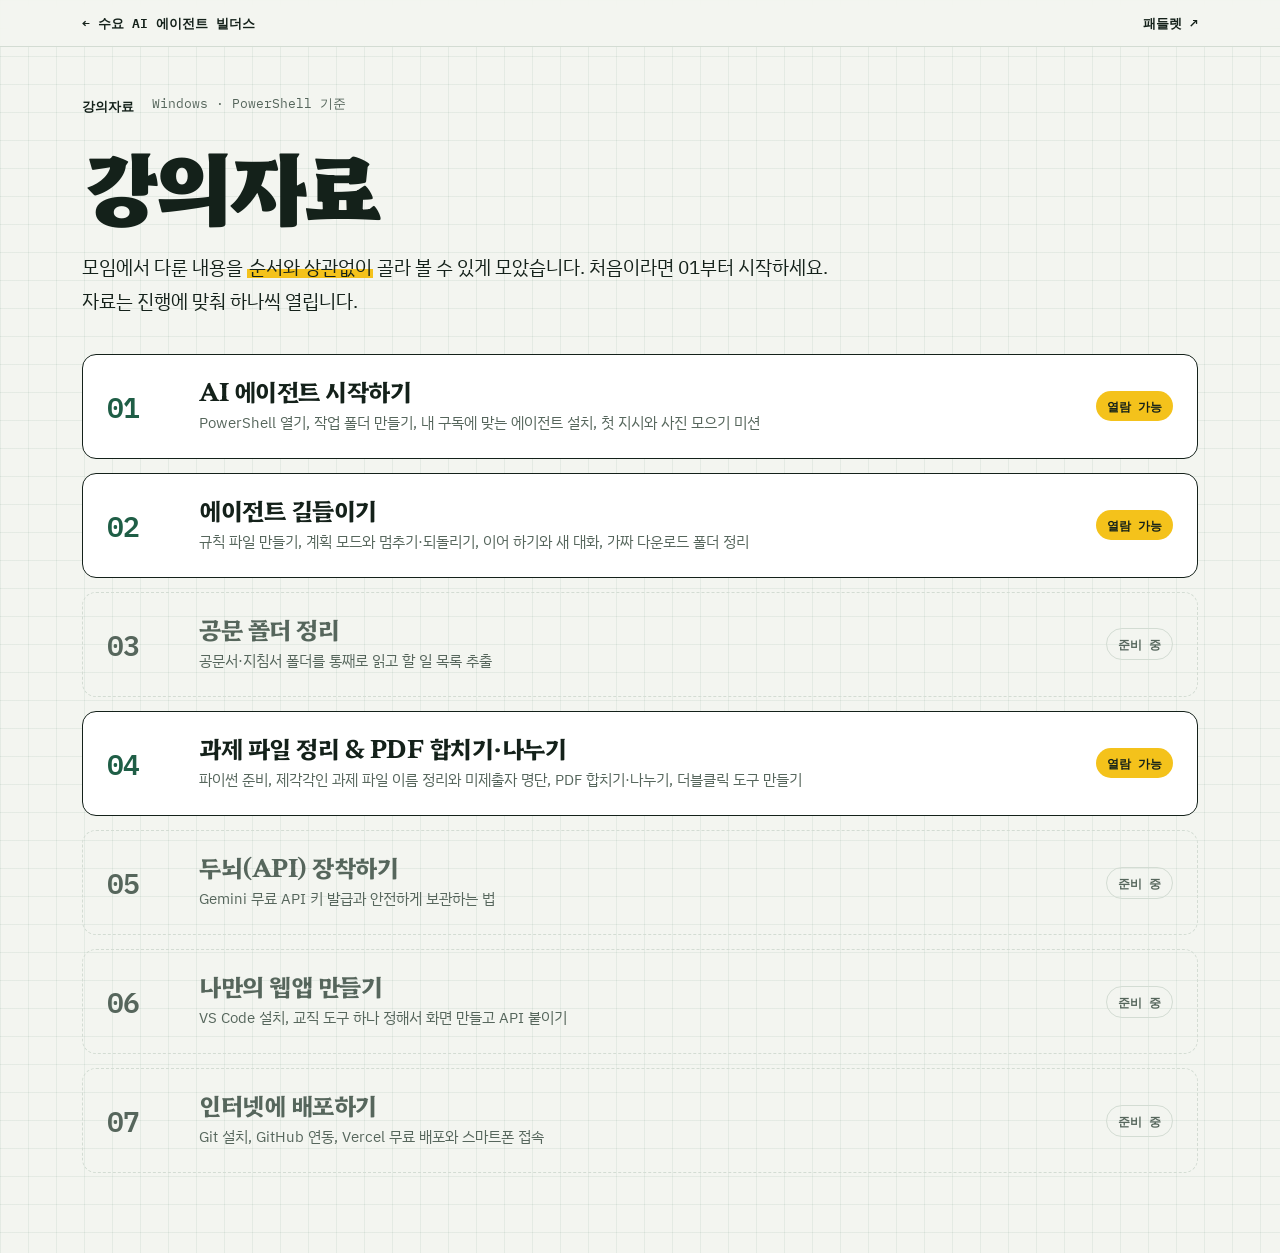
==== lessons/index.html @ 50ff8583 "Add lesson 02: taming the agent Rules file, plan mode, stop/rewind, resume/new chat, practiced on a " ====
<!doctype html>
<html lang="ko">
<head>
<meta charset="utf-8">
<meta name="viewport" content="width=device-width, initial-scale=1, viewport-fit=cover">
<title>강의자료 | 수요 AI 에이전트 빌더스</title>
<meta name="description" content="수요 AI 에이전트 빌더스 강의자료 모음. 진행 순서와 상관없이 필요한 자료를 골라 따라 할 수 있습니다.">
<meta property="og:title" content="강의자료 | 수요 AI 에이전트 빌더스">
<meta property="og:description" content="CLI AI 에이전트 설치부터 웹앱 배포까지, 따라 하기용 강의자료 모음.">
<link rel="preconnect" href="https://fonts.googleapis.com">
<link rel="preconnect" href="https://fonts.gstatic.com" crossorigin>
<link rel="stylesheet" href="https://fonts.googleapis.com/css2?family=Hahmlet:wght@500;700;900&family=IBM+Plex+Sans+KR:wght@400;500;700&family=IBM+Plex+Mono:wght@400;500;600&display=swap">
<link rel="stylesheet" href="../assets/lesson.css">
</head>
<body>

<header class="top">
  <div class="wrap">
    <a class="home" href="../">← 수요 AI 에이전트 빌더스</a>
    <a class="home" href="https://padlet.com/strads/ai-cj29920iztskd4vm" target="_blank" rel="noopener">패들렛 ↗</a>
  </div>
</header>

<div class="wrap">
  <section class="lesson-hero">
    <div class="meta"><span><b>강의자료</b></span><span>Windows · PowerShell 기준</span></div>
    <h1>강의자료</h1>
    <p class="goal">모임에서 다룬 내용을 <span class="mark">순서와 상관없이</span> 골라 볼 수 있게 모았습니다. 처음이라면 01부터 시작하세요. 자료는 진행에 맞춰 하나씩 열립니다.</p>
  </section>

  <div class="lib">
    <a href="01.html">
      <span class="no">01</span>
      <div><h2>AI 에이전트 시작하기</h2><p>PowerShell 열기, 작업 폴더 만들기, 내 구독에 맞는 에이전트 설치, 첫 지시와 사진 모으기 미션</p></div>
      <span class="st">열람 가능</span>
    </a>
    <a href="02.html">
      <span class="no">02</span>
      <div><h2>에이전트 길들이기</h2><p>규칙 파일 만들기, 계획 모드와 멈추기·되돌리기, 이어 하기와 새 대화, 가짜 다운로드 폴더 정리</p></div>
      <span class="st">열람 가능</span>
    </a>
    <div class="item"><span class="no">03</span><div><h2>공문 폴더 정리</h2><p>공문서·지침서 폴더를 통째로 읽고 할 일 목록 추출</p></div><span class="st">준비 중</span></div>
    <a href="04.html">
      <span class="no">04</span>
      <div><h2>과제 파일 정리 &amp; PDF 합치기·나누기</h2><p>파이썬 준비, 제각각인 과제 파일 이름 정리와 미제출자 명단, PDF 합치기·나누기, 더블클릭 도구 만들기</p></div>
      <span class="st">열람 가능</span>
    </a>
    <div class="item"><span class="no">05</span><div><h2>두뇌(API) 장착하기</h2><p>Gemini 무료 API 키 발급과 안전하게 보관하는 법</p></div><span class="st">준비 중</span></div>
    <div class="item"><span class="no">06</span><div><h2>나만의 웹앱 만들기</h2><p>VS Code 설치, 교직 도구 하나 정해서 화면 만들고 API 붙이기</p></div><span class="st">준비 중</span></div>
    <div class="item"><span class="no">07</span><div><h2>인터넷에 배포하기</h2><p>Git 설치, GitHub 연동, Vercel 무료 배포와 스마트폰 접속</p></div><span class="st">준비 중</span></div>
  </div>
</div>
</body>
</html>
---- assets/lesson.css ----
/* 수요 AI 에이전트 빌더스 · 회차별 강의자료 공통 스타일
   Layout: 왼쪽 진행표(데스크톱 고정) + 오른쪽 단계별 본문. 명령어는 칠판색 블록 + 복사 버튼. */
:root {
  --paper: #F3F5F0;
  --surface: #FFFFFF;
  --ink: #14211A;
  --muted: #56665C;
  --line: #D3DCD3;
  --grid: rgba(31, 94, 70, .07);
  --accent: #F4C21B;
  --accent-ink: #14211A;
  --green: #1F5E46;
  --board: #183A2D;
  --board-ink: #E8EFE3;
  --board-dim: #8FB3A1;
  --warn-bg: #FFF4D1;
  --warn-line: #E2B93B;
  --danger: #B3402A;
  --display: "Hahmlet", "Noto Serif KR", "Nanum Myeongjo", serif;
  --body: "IBM Plex Sans KR", "Apple SD Gothic Neo", "Malgun Gothic", system-ui, sans-serif;
  --mono: "IBM Plex Mono", ui-monospace, "Consolas", monospace;
}
@media (prefers-color-scheme: dark) {
  :root:not([data-theme="light"]) {
    --paper: #0E1813; --surface: #15231C; --ink: #E7EDE4; --muted: #9AAB9F; --line: #2A3C33;
    --grid: rgba(143, 179, 161, .06); --green: #7CC6A1; --board: #1A3529; --warn-bg: #2E2A17; --warn-line: #8A7428;
    --danger: #F08A70; color-scheme: dark;
  }
}
:root[data-theme="dark"] {
  --paper: #0E1813; --surface: #15231C; --ink: #E7EDE4; --muted: #9AAB9F; --line: #2A3C33;
  --grid: rgba(143, 179, 161, .06); --green: #7CC6A1; --board: #1A3529; --warn-bg: #2E2A17; --warn-line: #8A7428;
  --danger: #F08A70; color-scheme: dark;
}

* { box-sizing: border-box; }
[hidden] { display: none !important; }
html { scroll-behavior: smooth; scroll-padding-top: 84px; }
body {
  margin: 0;
  background: var(--paper);
  background-image: linear-gradient(var(--grid) 1px, transparent 1px), linear-gradient(90deg, var(--grid) 1px, transparent 1px);
  background-size: 28px 28px;
  color: var(--ink);
  font: 16px/1.75 var(--body);
  word-break: keep-all;
  overflow-wrap: break-word;
}
.wrap {
  max-width: 1180px; margin: 0 auto;
  padding-left: max(16px, env(safe-area-inset-left, 0px));
  padding-right: max(16px, env(safe-area-inset-right, 0px));
}
@media (min-width: 720px) { .wrap { padding-left: max(32px, env(safe-area-inset-left, 0px)); padding-right: max(32px, env(safe-area-inset-right, 0px)); } }
h1, h2, h3 { font-family: var(--display); text-wrap: balance; margin: 0; line-height: 1.2; letter-spacing: -0.02em; }
p { margin: 0; }
a { color: var(--green); }
:focus-visible { outline: 3px solid var(--accent); outline-offset: 2px; border-radius: 4px; }
.eyebrow { font-family: var(--mono); font-size: 12px; letter-spacing: .12em; text-transform: uppercase; color: var(--muted); }
.mark { background: linear-gradient(transparent 58%, var(--accent) 58%, var(--accent) 92%, transparent 92%); padding: 0 .08em; }
kbd { font: 600 .85em var(--mono); border: 1px solid var(--line); border-bottom-width: 3px; border-radius: 6px; padding: 1px 7px; background: var(--surface); white-space: nowrap; }
code.i { font: .9em var(--mono); background: color-mix(in srgb, var(--green) 10%, transparent); padding: 1px 6px; border-radius: 5px; }

/* top bar */
body::before { content: ""; position: fixed; inset: 0 0 auto; height: env(safe-area-inset-top, 0px); z-index: 10; background: var(--paper); }
.top { position: sticky; top: env(safe-area-inset-top, 0px); z-index: 9; background: color-mix(in srgb, var(--paper) 90%, transparent); backdrop-filter: blur(10px); border-bottom: 1px solid var(--line); }
.top .wrap { display: flex; align-items: center; justify-content: space-between; gap: 16px; padding-block: 12px; }
.top a.home { font: 600 13px var(--mono); color: var(--ink); text-decoration: none; }
.top .prog { display: flex; align-items: center; gap: 10px; font: 12px var(--mono); color: var(--muted); }
.top .prog .trk { width: 120px; height: 8px; border-radius: 99px; background: var(--line); overflow: hidden; }
.top .prog .trk i { display: block; height: 100%; width: 0; background: var(--green); transition: width .4s ease; }

/* hero */
.lesson-hero { padding-block: 48px 36px; display: grid; gap: 18px; }
.lesson-hero .meta { display: flex; flex-wrap: wrap; gap: 8px 18px; font: 13px var(--mono); color: var(--muted); }
.lesson-hero .meta b { color: var(--ink); font-weight: 600; }
.lesson-hero h1 { font-size: clamp(40px, 6.4vw, 84px); font-weight: 900; }
.lesson-hero .goal { font-size: 19px; max-width: 40em; }
.takeaways { display: flex; flex-wrap: wrap; gap: 10px; margin-top: 6px; }
.takeaways span { border: 1.5px solid var(--ink); border-radius: 99px; padding: 6px 14px; font-size: 14px; background: var(--surface); }
.takeaways span b { font-family: var(--mono); margin-right: 6px; color: var(--green); }

/* layout */
.layout { display: grid; grid-template-columns: 230px minmax(0, 1fr); gap: 48px; align-items: start; padding-bottom: 80px; }
.toc { position: sticky; top: calc(env(safe-area-inset-top, 0px) + 76px); display: grid; gap: 2px; font-size: 14px; }
.toc a { display: grid; grid-template-columns: 22px minmax(0, 1fr) auto; gap: 8px; align-items: baseline; padding: 7px 10px; border-radius: 8px; color: var(--muted); text-decoration: none; }
.toc a:hover { background: color-mix(in srgb, var(--green) 8%, transparent); color: var(--ink); }
.toc a b { font: 600 12px var(--mono); }
.toc a small { font: 11px var(--mono); }
.toc a.done { color: var(--ink); }
.toc a.done b::before { content: "✓"; color: var(--green); }
.toc a.now { background: color-mix(in srgb, var(--green) 12%, transparent); color: var(--ink); font-weight: 600; box-shadow: inset 3px 0 0 var(--green); }
.toc a.done b span { display: none; }
@media (max-width: 900px) { .layout { grid-template-columns: minmax(0, 1fr); gap: 0; } .toc { display: none; } }

/* sections */
.step { padding-block: 40px; border-top: 1.5px solid var(--ink); display: grid; gap: 20px; min-width: 0; }
.step-head { display: grid; grid-template-columns: auto minmax(0, 1fr) auto; gap: 16px; align-items: baseline; }
.step-head .n { font: 600 14px var(--mono); color: var(--paper); background: var(--ink); border-radius: 8px; padding: 2px 9px; }
.step-head h2 { font-size: clamp(26px, 3.4vw, 36px); font-weight: 700; }
.step-head .time { font: 12px var(--mono); color: var(--muted); white-space: nowrap; }
.step > p, .step .lead { color: var(--muted); max-width: 44em; }
.sub { display: grid; gap: 12px; min-width: 0; }
.sub h3 { font-size: 20px; font-weight: 700; display: flex; gap: 10px; align-items: baseline; }
.sub h3 .k { font: 600 13px var(--mono); color: var(--green); }
ol.plain, ul.plain { margin: 0; padding-left: 1.3em; display: grid; gap: 6px; }

/* done toggle */
.done-btn { justify-self: start; display: inline-flex; align-items: center; gap: 8px; font: 600 14px var(--body); background: var(--surface); color: var(--ink); border: 1.5px solid var(--ink); border-radius: 99px; padding: 8px 16px; cursor: pointer; }
.done-btn::before { content: "○"; font-family: var(--mono); }
.done-btn[aria-pressed="true"] { background: var(--green); color: var(--paper); border-color: var(--green); }
.done-btn[aria-pressed="true"]::before { content: "✓"; }

/* code block */
.cmd { background: var(--board); color: var(--board-ink); border-radius: 12px; display: grid; grid-template-columns: minmax(0, 1fr) auto; align-items: center; gap: 12px; padding: 14px 14px 14px 18px; min-width: 0; }
.cmd pre { margin: 0; font: 14px/1.6 var(--mono); white-space: pre-wrap; word-break: break-all; min-width: 0; }
.cmd pre .c { color: var(--board-dim); }
.cmd .lbl { grid-column: 1 / -1; font: 11px var(--mono); letter-spacing: .08em; color: var(--board-dim); margin-bottom: -6px; }
.copy { font: 600 13px var(--body); background: var(--accent); color: var(--accent-ink); border: 0; border-radius: 8px; padding: 8px 12px; cursor: pointer; white-space: nowrap; align-self: start; }
.copy.ok { background: var(--board-ink); }
.cmd.prompt { background: var(--surface); color: var(--ink); border: 1.5px solid var(--ink); }
.cmd.prompt pre { font-family: var(--body); font-size: 15.5px; }
.cmd.prompt .lbl { color: var(--muted); }

/* screen sample */
.screen { font: 13.5px/1.7 var(--mono); border: 1px dashed var(--line); border-radius: 10px; padding: 12px 16px; background: var(--surface); white-space: pre-wrap; overflow-x: auto; }
.screen .ok { color: var(--green); font-weight: 600; }
.screen .bad { color: var(--danger); font-weight: 600; }

/* callouts */
.note { border-left: 4px solid var(--warn-line); background: var(--warn-bg); border-radius: 0 10px 10px 0; padding: 14px 18px; display: grid; gap: 6px; font-size: 15px; }
.note b.t { font-size: 15px; }
.tip { border: 1.5px dashed var(--line); border-radius: 10px; padding: 12px 16px; font-size: 14.5px; color: var(--muted); }

/* compare */
.compare { display: grid; grid-template-columns: minmax(0, 1fr) minmax(0, 1fr); border: 1.5px solid var(--ink); border-radius: 14px; overflow: hidden; }
.compare > div { padding: 22px; display: grid; gap: 10px; align-content: start; background: var(--surface); }
.compare > div + div { border-left: 1.5px solid var(--ink); background: var(--board); color: var(--board-ink); }
.compare h3 { font-size: 20px; }
.compare ol { margin: 0; padding-left: 1.2em; display: grid; gap: 4px; font-size: 15px; }
.compare .verdict { font: 12px var(--mono); opacity: .8; }
@media (max-width: 680px) { .compare { grid-template-columns: minmax(0, 1fr); } .compare > div + div { border-left: 0; border-top: 1.5px solid var(--ink); } }

/* tabs */
.tabs { display: flex; flex-wrap: wrap; gap: 6px; border-bottom: 1.5px solid var(--ink); }
.tabs button { font: 600 15px var(--body); background: transparent; color: var(--muted); border: 1.5px solid transparent; border-bottom: 0; border-radius: 10px 10px 0 0; padding: 10px 16px; cursor: pointer; margin-bottom: -1.5px; }
.tabs button[aria-selected="true"] { background: var(--surface); color: var(--ink); border-color: var(--ink); }
.tabs button small { display: block; font: 400 11px var(--mono); color: var(--muted); }
.panel { display: grid; gap: 16px; padding-top: 6px; min-width: 0; }
.keys { width: 100%; border-collapse: collapse; font-size: 14.5px; }
.keys th, .keys td { text-align: left; padding: 9px 10px; border-bottom: 1px solid var(--line); vertical-align: top; }
.keys th { font: 600 12.5px var(--mono); color: var(--muted); border-bottom: 1.5px solid var(--ink); }
.keys td:last-child { font: 500 14px var(--mono); }
.keys tr.sec td { font: 700 13px var(--body); color: var(--green); padding-top: 16px; }
.pick { border-bottom: 0; margin-bottom: 4px; }
.pick button { border: 1.5px solid var(--line); border-radius: 10px; margin: 0; }
.who { display: flex; flex-wrap: wrap; gap: 8px; font-size: 14px; }
.who span { border-radius: 6px; padding: 3px 10px; background: color-mix(in srgb, var(--green) 12%, transparent); }
.who span.no { background: color-mix(in srgb, var(--danger) 12%, transparent); }

/* faq */
details { border: 1px solid var(--line); border-radius: 10px; background: var(--surface); }
details + details { margin-top: 8px; }
summary { cursor: pointer; padding: 12px 16px; font-weight: 600; list-style: none; display: flex; gap: 10px; }
summary::-webkit-details-marker { display: none; }
summary::before { content: "+"; font-family: var(--mono); color: var(--green); }
details[open] summary::before { content: "–"; }
details .body { padding: 0 16px 16px; display: grid; gap: 10px; font-size: 15px; }

/* pager */
.pager { display: grid; grid-template-columns: minmax(0, 1fr) minmax(0, 1fr); gap: 16px; padding-top: 40px; border-top: 1.5px solid var(--ink); }
.pager a { border: 1.5px solid var(--ink); border-radius: 14px; padding: 18px 20px; text-decoration: none; color: var(--ink); background: var(--surface); display: grid; gap: 4px; }
.pager a:hover { box-shadow: 5px 5px 0 var(--ink); transform: translate(-2px, -2px); transition: all .2s ease; }
.pager a small { font: 12px var(--mono); color: var(--muted); }
.pager a b { font-family: var(--display); font-size: 20px; }
.pager a.next { text-align: right; }
.pager a.dim { opacity: .7; }

.btn { display: inline-flex; align-items: center; gap: 8px; font: 600 15px/1 var(--body); text-decoration: none; background: var(--accent); color: var(--accent-ink); padding: 13px 18px; border-radius: 999px; border: 0; cursor: pointer; justify-self: start; }

@media (prefers-reduced-motion: reduce) { *, *::before, *::after { transition: none !important; animation: none !important; } html { scroll-behavior: auto; } }

/* 강의자료 목록 */
.lib { display: grid; gap: 14px; padding-bottom: 80px; }
.lib a, .lib div.item { display: grid; grid-template-columns: 72px minmax(0, 1fr) auto; gap: 20px; align-items: center; padding: 22px 24px; border: 1.5px solid var(--ink); border-radius: 14px; background: var(--surface); color: var(--ink); text-decoration: none; }
.lib a:hover { box-shadow: 5px 5px 0 var(--ink); transform: translate(-2px, -2px); transition: all .2s ease; }
.lib .no { font: 600 28px var(--mono); color: var(--green); letter-spacing: -0.03em; }
.lib h2 { font-size: 24px; font-weight: 700; }
.lib p { color: var(--muted); font-size: 15px; margin-top: 4px; }
.lib .st { font: 600 12px var(--mono); padding: 5px 11px; border-radius: 99px; white-space: nowrap; background: var(--accent); color: var(--accent-ink); }
.lib div.item { border-style: dashed; border-color: var(--line); background: transparent; }
.lib div.item .no, .lib div.item h2 { color: var(--muted); }
.lib div.item .st { background: transparent; color: var(--muted); border: 1px solid var(--line); }
@media (max-width: 560px) { .lib a, .lib div.item { grid-template-columns: minmax(0, 1fr); gap: 8px; } }

/* 비교 애니메이션 */
.race { display: grid; gap: 14px; }
.race-bar { display: flex; flex-wrap: wrap; align-items: center; gap: 14px; }
.race-cap { color: var(--muted); font-size: 15px; }
.race-note { font: 12px var(--mono); color: var(--muted); }
.lanes { display: grid; grid-template-columns: minmax(0, 1fr) minmax(0, 1fr); border: 1.5px solid var(--ink); border-radius: 14px; overflow: hidden; }
.lane { padding: 20px; display: grid; gap: 14px; align-content: start; min-width: 0; min-height: 360px; }
.lane.web { background: var(--surface); }
.lane.agent { background: var(--board); color: var(--board-ink); border-left: 1.5px solid var(--ink); }
.lane-head { display: flex; justify-content: space-between; align-items: flex-start; gap: 12px; }
.lane-head .verdict { font: 12px var(--mono); opacity: .8; }
.lane-head h3 { font-size: 20px; margin-top: 2px; }
.clock { font: 600 30px/1 var(--mono); font-variant-numeric: tabular-nums; letter-spacing: -0.02em; white-space: nowrap; }
.lane.web .clock { color: var(--danger); }
.lane.agent .clock { color: var(--accent); }
.log { margin: 0; padding-left: 1.3em; display: grid; gap: 5px; font-size: 14.5px; }
.log li.more { list-style: none; margin-left: -1.3em; color: var(--muted); font-style: italic; }
.log.term { padding: 0; font: 13.5px/1.7 var(--mono); }
.log.term .p { color: var(--accent); }
.log.term .d { color: var(--board-dim); }
.log.term .ok { color: #9BE0B8; }
.log.term .end { margin-top: 6px; color: var(--accent); font-weight: 600; }
.log .new { animation: slideIn .35s ease both; }
.caret { display: inline-block; width: .55em; height: 1.05em; vertical-align: -0.18em; background: var(--accent); animation: blink 1s steps(1) infinite; }
.folder { margin-top: auto; border: 1px dashed color-mix(in srgb, var(--board-ink) 35%, transparent); border-radius: 10px; padding: 10px 12px; display: grid; gap: 8px; }
.folder .fname { font: 12.5px var(--mono); color: var(--board-dim); }
.files { display: flex; gap: 6px; flex-wrap: wrap; min-height: 28px; }
.file { font: 600 13px var(--mono); background: var(--accent); color: var(--accent-ink); border-radius: 6px; padding: 4px 10px; }
.file.pop { animation: pop .5s cubic-bezier(.2, 1.6, .4, 1) both; }
@keyframes slideIn { from { opacity: 0; transform: translateY(6px); } to { opacity: 1; transform: none; } }
@keyframes pop { from { transform: scale(.4); opacity: 0; } to { transform: none; opacity: 1; } }
@keyframes blink { 50% { opacity: 0; } }
@media (max-width: 720px) { .lanes { grid-template-columns: minmax(0, 1fr); } .lane.agent { border-left: 0; border-top: 1.5px solid var(--ink); } .lane { min-height: 0; } }

/* cd 연습 화면 */
.sim { display: grid; grid-template-columns: minmax(0, 0.8fr) minmax(0, 1.2fr); border: 1.5px solid var(--ink); border-radius: 14px; overflow: hidden; }
.sim-tree { background: var(--surface); padding: 16px 18px; display: grid; gap: 8px; align-content: start; min-width: 0; }
.sim-cap { font: 12px var(--mono); color: var(--muted); letter-spacing: .04em; }
.sim-cap span { opacity: .8; }
.node { --d: 0; display: flex; align-items: center; gap: 8px; padding: 6px 10px 6px calc(10px + var(--d) * 22px); border-radius: 8px; font-size: 14.5px; transition: background .3s ease; position: relative; }
.node .nm { font-family: var(--mono); font-size: 13.5px; }
.node .badge { font: 600 11px var(--body); padding: 2px 7px; border-radius: 99px; background: color-mix(in srgb, var(--green) 14%, transparent); color: var(--green); }
.node .badge.warn { background: color-mix(in srgb, var(--danger) 12%, transparent); color: var(--danger); }
.node.here { background: var(--accent); color: var(--accent-ink); }
.node.here .badge { background: rgba(255,255,255,.55); color: var(--accent-ink); }
.node.here::after { content: "◀ 지금 여기"; margin-left: auto; font: 600 11.5px var(--mono); white-space: nowrap; }
.sim-term { background: var(--board); color: var(--board-ink); padding: 16px 18px; display: grid; gap: 10px; align-content: start; min-width: 0; border-left: 1.5px solid var(--ink); }
.sim-term .sim-cap { color: var(--board-dim); }
.sim-out { font: 13px/1.7 var(--mono); height: 170px; overflow-y: auto; display: grid; align-content: start; gap: 2px; }
.sim-out .ps { color: var(--board-dim); }
.sim-out .msg { color: var(--board-dim); font-family: var(--body); font-size: 13.5px; padding-left: 8px; border-left: 2px solid color-mix(in srgb, var(--board-ink) 25%, transparent); margin: 2px 0 6px; }
.sim-out .msg.ok { color: #9BE0B8; border-color: #9BE0B8; }
.sim-out .msg.warn { color: var(--accent); border-color: var(--accent); }
.sim-out .msg.err { color: #F4A08C; border-color: #F4A08C; }
.sim-line { display: flex; align-items: center; gap: 8px; border-top: 1px solid color-mix(in srgb, var(--board-ink) 18%, transparent); padding-top: 10px; min-width: 0; }
.sim-line label { font: 13px var(--mono); color: var(--accent); white-space: nowrap; }
.sim-line input { flex: 1; min-width: 0; font: 14px var(--mono); color: var(--board-ink); background: transparent; border: 0; border-bottom: 1px dashed var(--board-dim); padding: 4px 2px; }
.sim-line input:focus { outline: none; border-bottom-color: var(--accent); }
.sim-btns { display: flex; flex-wrap: wrap; gap: 6px; }
.sim-btns button { font: 13px var(--mono); background: color-mix(in srgb, var(--board-ink) 10%, transparent); color: var(--board-ink); border: 1px solid color-mix(in srgb, var(--board-ink) 25%, transparent); border-radius: 8px; padding: 6px 10px; cursor: pointer; }
.sim-btns button:hover { border-color: var(--accent); color: var(--accent); }
.sim-btns button.reset { font-family: var(--body); color: var(--board-dim); }
@media (max-width: 760px) { .sim { grid-template-columns: minmax(0, 1fr); } .sim-term { border-left: 0; border-top: 1.5px solid var(--ink); } }

/* 구조 도식 */
.diagram { display: grid; gap: 16px; }
.dg-head { display: grid; gap: 6px; }
.dg-head h3 { font-size: 24px; font-weight: 700; }
.dg-head p { color: var(--muted); max-width: 44em; }
.dg-legend { display: flex; flex-wrap: wrap; gap: 16px; font-size: 13px; color: var(--muted); }
.dg-legend .lg { display: inline-flex; align-items: center; gap: 8px; }
.dg-legend .lg::before { content: ""; width: 26px; border-top: 2px solid; }
.dg-legend .lg.hand::before { border-color: var(--danger); border-top-style: dashed; }
.dg-legend .lg.ai::before { border-color: var(--green); border-top-width: 2.5px; }
.dg-grid { display: grid; grid-template-columns: minmax(0, 1fr) minmax(0, 1fr); gap: 16px; }
figure.dg { margin: 0; border: 1.5px solid var(--ink); border-radius: 14px; background: var(--surface); padding: 16px 16px 18px; display: grid; gap: 10px; align-content: start; min-width: 0; }
.dg-title { font: 600 12px var(--mono); letter-spacing: .1em; color: var(--muted); }
figure.dg svg { width: 100%; height: auto; display: block; max-width: 100%; }
figure.dg figcaption { font-size: 14.5px; color: var(--muted); }
figure.dg figcaption b { color: var(--ink); }
.dg text { font-family: var(--body); fill: var(--ink); font-size: 14px; }
.dg .t-b { font-weight: 700; font-size: 15px; }
.dg .t-s { font-size: 11.5px; fill: var(--muted); }
.dg .t-s.strong { font-weight: 600; fill: var(--ink); font-size: 12px; }
.dg .mono { font-family: var(--mono); }
.dg .t-f { font-size: 11.5px; font-family: var(--mono); fill: var(--ink); }
.dg .t-f.hot { fill: var(--accent-ink); font-weight: 600; }
.dg .on-board { fill: var(--board-ink); }
.dg .cloud { fill: color-mix(in srgb, var(--green) 12%, var(--surface)); stroke: var(--green); stroke-width: 1.5; }
.dg .box { fill: var(--paper); stroke: var(--ink); stroke-width: 1.5; }
.dg .box-line { stroke: var(--ink); stroke-width: 1; }
.dg .dot { fill: var(--muted); }
.dg .pc { fill: none; stroke: var(--muted); stroke-width: 1.5; stroke-dasharray: 6 5; }
.dg .file { fill: var(--surface); stroke: var(--muted); stroke-width: 1.2; }
.dg .file.hot { fill: var(--accent); stroke: var(--ink); }
.dg .agentbox { fill: var(--board); stroke: var(--ink); stroke-width: 1.5; }
.dg .person { fill: var(--accent); stroke: var(--ink); stroke-width: 1.5; }
.dg .wire { stroke: var(--ink); stroke-width: 1.6; fill: none; }
.dg .wire.dash { stroke-dasharray: 4 4; }
.dg .wire.hand { stroke: var(--danger); stroke-width: 2; stroke-dasharray: 5 4; }
.dg .wire.ai { stroke: var(--green); stroke-width: 2.4; }
.dg .ah { fill: var(--ink); }
.dg .ah.hand { fill: var(--danger); }
.dg .ah.ai { fill: var(--green); }
.dg .lbl-hand { fill: var(--danger); font-size: 12.5px; font-weight: 600; }
.dg .lbl-ai { fill: var(--green); font-size: 12.5px; font-weight: 600; }
@media (max-width: 760px) { .dg-grid { grid-template-columns: minmax(0, 1fr); } }
details.alt { margin-top: 10px; }
details.alt > p, details.alt > .cmd { margin: 0 16px 14px; }

/* ---------- 강의자료 채팅 (assets/chat.js) ---------- */
.chat-fab { position: fixed; right: 18px; bottom: calc(18px + env(safe-area-inset-bottom, 0px)); z-index: 20; display: inline-flex; align-items: center; gap: 8px;
  font: 600 15px/1 var(--body); background: var(--board); color: var(--board-ink); border: 0; border-radius: 999px; padding: 14px 18px; cursor: pointer; box-shadow: 0 8px 24px rgba(0,0,0,.18); }
.chat-fab[aria-expanded="true"] { background: var(--green); color: var(--paper); }
.chat-badge { min-width: 20px; height: 20px; padding: 0 6px; border-radius: 99px; background: var(--accent); color: var(--accent-ink); font: 700 12px/20px var(--mono); text-align: center; }
.chat-panel { position: fixed; z-index: 21; right: 0; top: 0; bottom: 0; width: min(380px, 100vw); display: flex; flex-direction: column;
  background: var(--surface); border-left: 1px solid var(--line); box-shadow: -8px 0 30px rgba(0,0,0,.08); padding-top: env(safe-area-inset-top, 0px); }
.chat-head { flex: none; display: flex; align-items: center; justify-content: space-between; gap: 12px; padding: 10px 14px; border-bottom: 1px solid var(--line); }
.chat-head b { display: block; font: 700 16px var(--body); }
.chat-head small { display: block; font: 12px var(--body); color: var(--muted); margin-top: 2px; }
.chat-x { border: 0; background: none; font-size: 18px; color: var(--muted); cursor: pointer; padding: 6px 8px; border-radius: 8px; }
.chat-x:hover { background: var(--paper); }
.chat-pinned { flex: none; padding: 8px 12px; border-bottom: 1px solid var(--line); background: var(--warn-bg); max-height: 20vh; overflow: auto; }
.chat-pinned .chat-msg p { padding: 6px 10px; font-size: 13.5px; }
.chat-list { flex: 1 1 0; min-height: 0; overflow-y: auto; padding: 12px; display: grid; align-content: start; gap: 10px; overscroll-behavior: contain; }
.chat-panel > :not(.chat-list) { flex: none; }
.chat-empty { color: var(--muted); font-size: 14px; text-align: center; padding: 24px 8px; }
.chat-msg { display: grid; gap: 4px; min-width: 0; }
.chat-msg p { margin: 0; padding: 9px 12px; background: var(--paper); border-radius: 4px 12px 12px 12px; font-size: 14.5px; line-height: 1.55; white-space: pre-wrap; overflow-wrap: anywhere; justify-self: start; max-width: 100%; }
.chat-msg.admin p { background: color-mix(in srgb, var(--green) 14%, var(--surface)); }
.chat-msg.notice p { background: var(--surface); border: 1.5px solid var(--warn-line); border-radius: 10px; font-weight: 500; }
.chat-msg.notice .chat-meta b::before { content: "📌 "; }
.chat-msg.is-pinned p { justify-self: stretch; }
.chat-msg.pending { opacity: .55; }
.chat-msg .cmd { padding: 10px 10px 10px 14px; }
.chat-msg .cmd pre { font-size: 13px; }
.chat-meta { display: flex; align-items: baseline; gap: 6px; font-size: 12.5px; color: var(--muted); }
.chat-meta b { color: var(--ink); font-weight: 600; }
.chat-meta time { font: 11.5px var(--mono); }
.chat-tag { font-size: 14px; line-height: 1; }
.chat-del { margin-left: auto; border: 0; background: none; color: var(--danger); font: 12px var(--body); cursor: pointer; padding: 0; }
.chat-status { margin: 0; padding: 0 16px; font-size: 12.5px; color: var(--muted); min-height: 0; }
.chat-status:empty { display: none; }
.chat-status.bad { color: var(--danger); }
.chat-form { display: grid; gap: 6px; padding: 8px 10px; border-top: 1px solid var(--line); }
.chat-name { display: grid; grid-template-columns: minmax(0, 1fr) auto; gap: 6px; }

.chat-form input, .chat-form textarea, .chat-form select, .chat-adminbox input { width: 100%; font: 15px/1.45 var(--body); color: var(--ink); background: var(--paper); border: 1.5px solid var(--line); border-radius: 10px; padding: 9px 11px; }
.chat-form textarea { resize: none; min-height: 42px; max-height: 130px; }
.chat-form .chat-name input, .chat-form .chat-name select { font-size: 13px; padding: 5px 9px; border-radius: 8px; height: 32px; }
.chat-form .chat-name select { width: auto; max-width: 150px; }
.chat-form textarea { font-size: 14px; overflow-y: auto; scrollbar-width: thin; }
.chat-form input:focus, .chat-form textarea:focus, .chat-form select:focus, .chat-adminbox input:focus { outline: none; border-color: var(--green); }
.chat-opts { display: grid; grid-template-columns: minmax(0, 1fr) auto; gap: 6px; align-items: end; }
.chat-send { padding: 0 14px; height: 42px; font-size: 14px; }
.chat-send:disabled { opacity: .5; cursor: default; }
.chat-foot { display: grid; gap: 6px; padding: 0 10px calc(6px + env(safe-area-inset-bottom, 0px)); }
.chat-adminbox { display: grid; grid-template-columns: minmax(0, 1fr) auto; gap: 8px; }
.chat-adminbox .btn { padding: 10px 14px; }
.linkbtn { background: none; border: 0; padding: 0; font: 500 12.5px var(--body); color: var(--muted); text-decoration: underline; cursor: pointer; justify-self: start; }
@media (min-width: 1100px) { body.chat-open { padding-right: 380px; } body.chat-open .chat-fab { right: 398px; } }
@media (max-width: 1099px) { body.chat-open .chat-fab { display: none; } }
@media print { .chat-fab, .chat-panel { display: none !important; } }
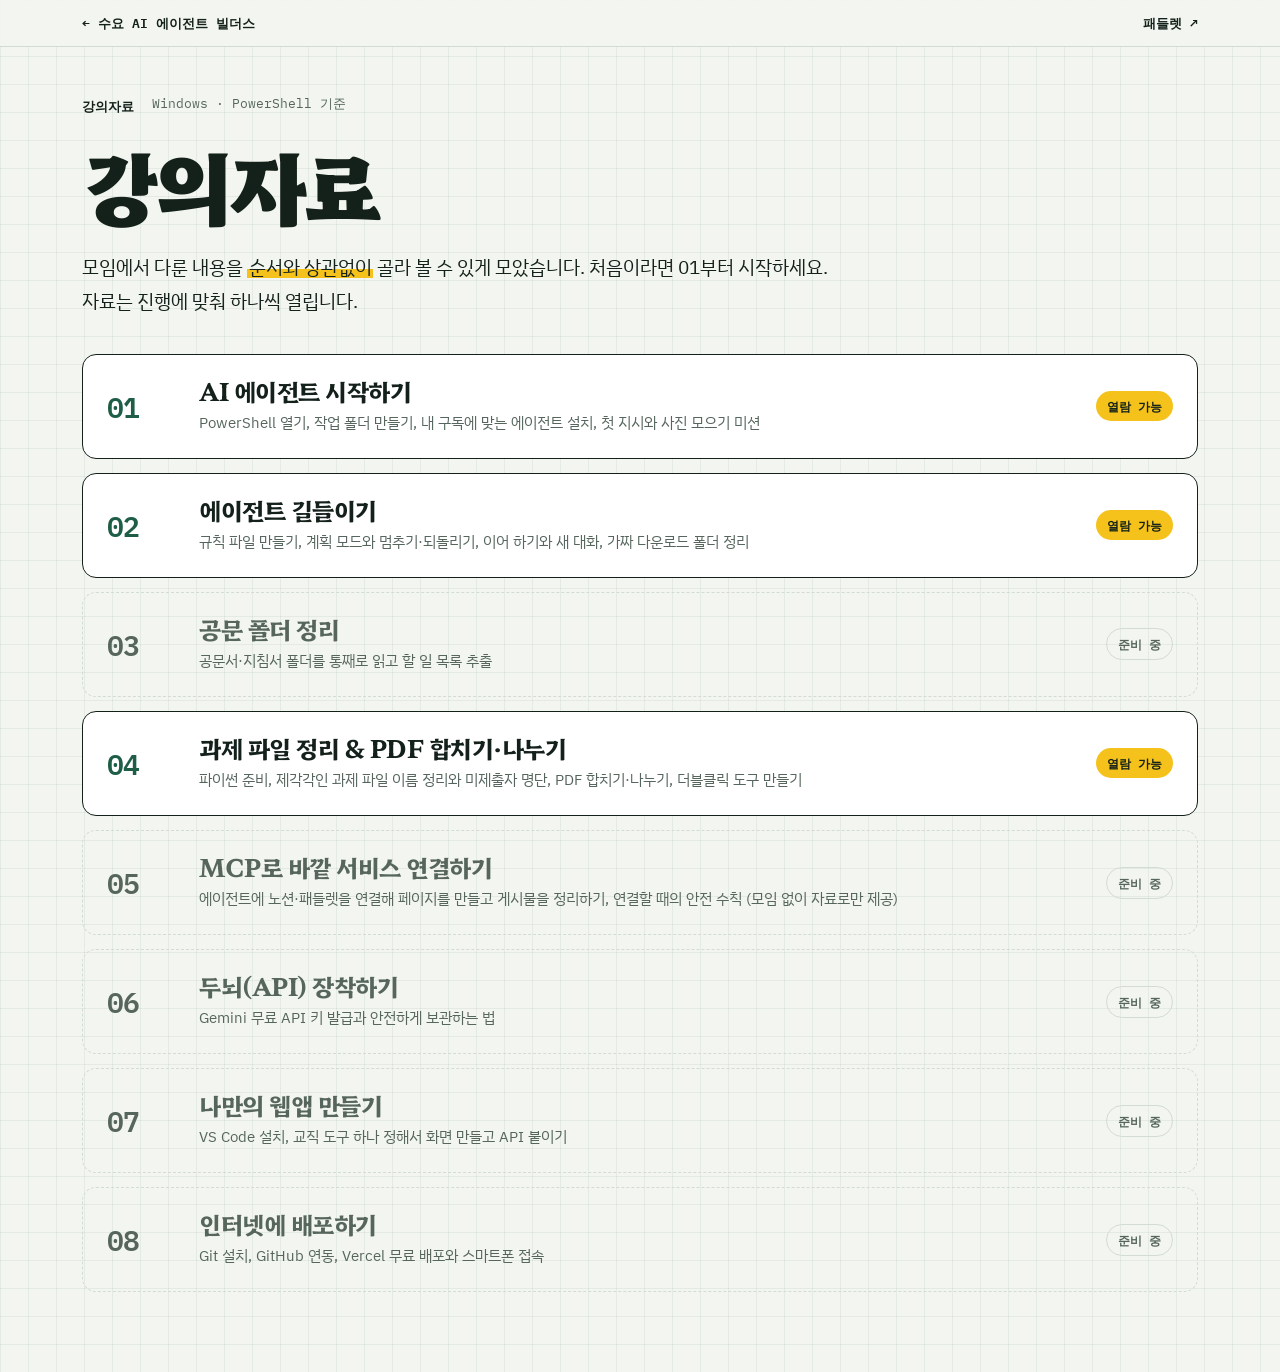
==== commit 84f44925: "Add MCP lesson (05, self-study) placeholder; shift API/web app/deploy to 06-08 Co-Authored-By: Claud" ====
--- a/lessons/index.html
+++ b/lessons/index.html
@@ -45,9 +45,10 @@
       <div><h2>과제 파일 정리 &amp; PDF 합치기·나누기</h2><p>파이썬 준비, 제각각인 과제 파일 이름 정리와 미제출자 명단, PDF 합치기·나누기, 더블클릭 도구 만들기</p></div>
       <span class="st">열람 가능</span>
     </a>
-    <div class="item"><span class="no">05</span><div><h2>두뇌(API) 장착하기</h2><p>Gemini 무료 API 키 발급과 안전하게 보관하는 법</p></div><span class="st">준비 중</span></div>
-    <div class="item"><span class="no">06</span><div><h2>나만의 웹앱 만들기</h2><p>VS Code 설치, 교직 도구 하나 정해서 화면 만들고 API 붙이기</p></div><span class="st">준비 중</span></div>
-    <div class="item"><span class="no">07</span><div><h2>인터넷에 배포하기</h2><p>Git 설치, GitHub 연동, Vercel 무료 배포와 스마트폰 접속</p></div><span class="st">준비 중</span></div>
+    <div class="item"><span class="no">05</span><div><h2>MCP로 바깥 서비스 연결하기</h2><p>에이전트에 노션·패들렛을 연결해 페이지를 만들고 게시물을 정리하기, 연결할 때의 안전 수칙 (모임 없이 자료로만 제공)</p></div><span class="st">준비 중</span></div>
+    <div class="item"><span class="no">06</span><div><h2>두뇌(API) 장착하기</h2><p>Gemini 무료 API 키 발급과 안전하게 보관하는 법</p></div><span class="st">준비 중</span></div>
+    <div class="item"><span class="no">07</span><div><h2>나만의 웹앱 만들기</h2><p>VS Code 설치, 교직 도구 하나 정해서 화면 만들고 API 붙이기</p></div><span class="st">준비 중</span></div>
+    <div class="item"><span class="no">08</span><div><h2>인터넷에 배포하기</h2><p>Git 설치, GitHub 연동, Vercel 무료 배포와 스마트폰 접속</p></div><span class="st">준비 중</span></div>
   </div>
 </div>
 </body>
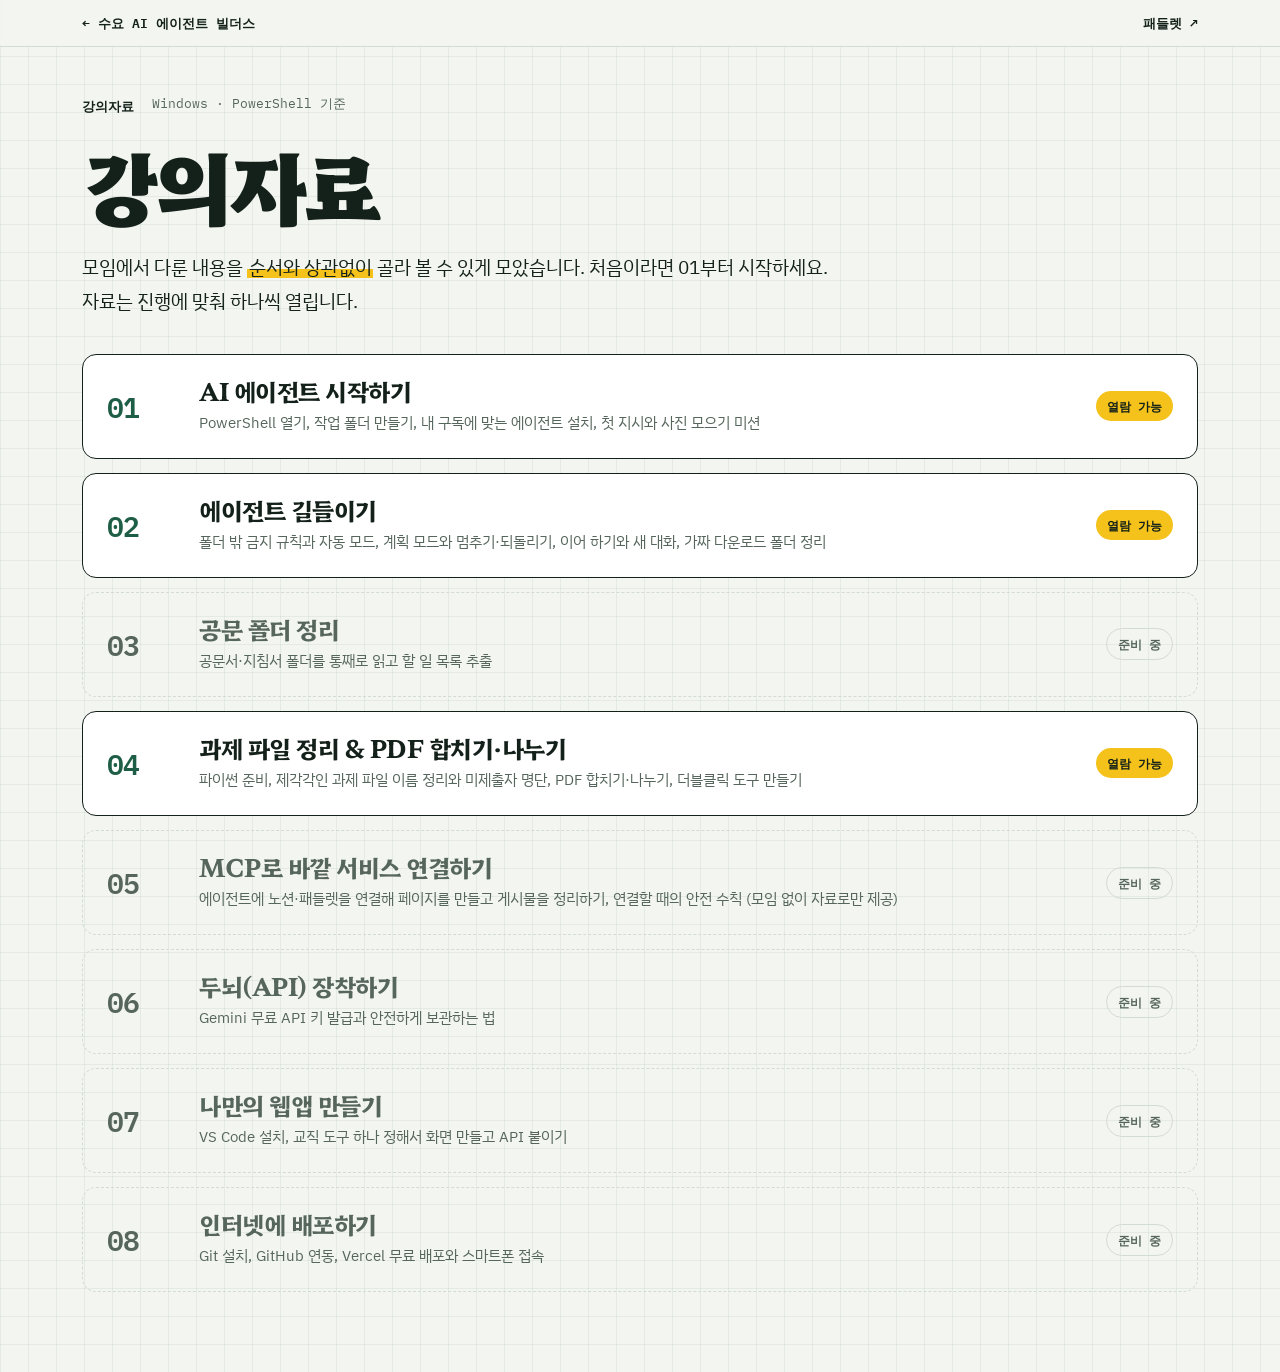
==== commit cebf4eee: "Lesson 02: start with folder-fence rule and auto mode Merge the old steps 1-2 into a new step 1: the" ====
--- a/lessons/index.html
+++ b/lessons/index.html
@@ -36,7 +36,7 @@
     </a>
     <a href="02.html">
       <span class="no">02</span>
-      <div><h2>에이전트 길들이기</h2><p>규칙 파일 만들기, 계획 모드와 멈추기·되돌리기, 이어 하기와 새 대화, 가짜 다운로드 폴더 정리</p></div>
+      <div><h2>에이전트 길들이기</h2><p>폴더 밖 금지 규칙과 자동 모드, 계획 모드와 멈추기·되돌리기, 이어 하기와 새 대화, 가짜 다운로드 폴더 정리</p></div>
       <span class="st">열람 가능</span>
     </a>
     <div class="item"><span class="no">03</span><div><h2>공문 폴더 정리</h2><p>공문서·지침서 폴더를 통째로 읽고 할 일 목록 추출</p></div><span class="st">준비 중</span></div>
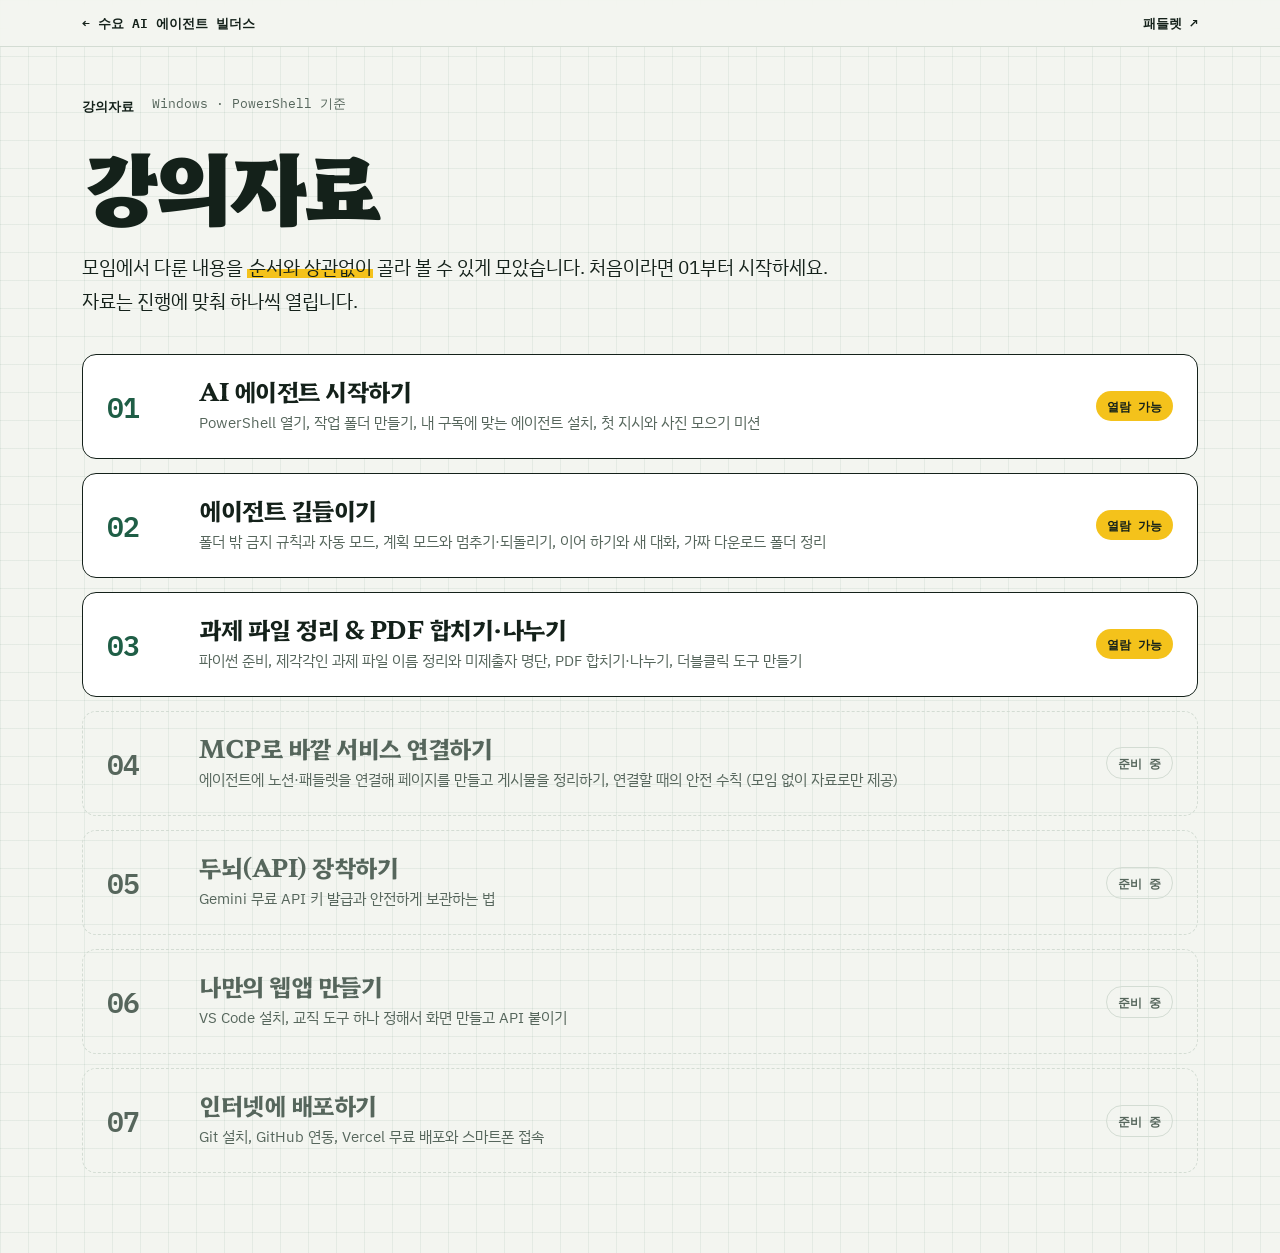
==== commit d2f0421b: "Drop the 공문 폴더 lesson; renumber 04 to 03 Old 04.html now redirects to 03.html. Chat room and progres" ====
--- a/lessons/index.html
+++ b/lessons/index.html
@@ -39,16 +39,15 @@
       <div><h2>에이전트 길들이기</h2><p>폴더 밖 금지 규칙과 자동 모드, 계획 모드와 멈추기·되돌리기, 이어 하기와 새 대화, 가짜 다운로드 폴더 정리</p></div>
       <span class="st">열람 가능</span>
     </a>
-    <div class="item"><span class="no">03</span><div><h2>공문 폴더 정리</h2><p>공문서·지침서 폴더를 통째로 읽고 할 일 목록 추출</p></div><span class="st">준비 중</span></div>
-    <a href="04.html">
-      <span class="no">04</span>
+    <a href="03.html">
+      <span class="no">03</span>
       <div><h2>과제 파일 정리 &amp; PDF 합치기·나누기</h2><p>파이썬 준비, 제각각인 과제 파일 이름 정리와 미제출자 명단, PDF 합치기·나누기, 더블클릭 도구 만들기</p></div>
       <span class="st">열람 가능</span>
     </a>
-    <div class="item"><span class="no">05</span><div><h2>MCP로 바깥 서비스 연결하기</h2><p>에이전트에 노션·패들렛을 연결해 페이지를 만들고 게시물을 정리하기, 연결할 때의 안전 수칙 (모임 없이 자료로만 제공)</p></div><span class="st">준비 중</span></div>
-    <div class="item"><span class="no">06</span><div><h2>두뇌(API) 장착하기</h2><p>Gemini 무료 API 키 발급과 안전하게 보관하는 법</p></div><span class="st">준비 중</span></div>
-    <div class="item"><span class="no">07</span><div><h2>나만의 웹앱 만들기</h2><p>VS Code 설치, 교직 도구 하나 정해서 화면 만들고 API 붙이기</p></div><span class="st">준비 중</span></div>
-    <div class="item"><span class="no">08</span><div><h2>인터넷에 배포하기</h2><p>Git 설치, GitHub 연동, Vercel 무료 배포와 스마트폰 접속</p></div><span class="st">준비 중</span></div>
+    <div class="item"><span class="no">04</span><div><h2>MCP로 바깥 서비스 연결하기</h2><p>에이전트에 노션·패들렛을 연결해 페이지를 만들고 게시물을 정리하기, 연결할 때의 안전 수칙 (모임 없이 자료로만 제공)</p></div><span class="st">준비 중</span></div>
+    <div class="item"><span class="no">05</span><div><h2>두뇌(API) 장착하기</h2><p>Gemini 무료 API 키 발급과 안전하게 보관하는 법</p></div><span class="st">준비 중</span></div>
+    <div class="item"><span class="no">06</span><div><h2>나만의 웹앱 만들기</h2><p>VS Code 설치, 교직 도구 하나 정해서 화면 만들고 API 붙이기</p></div><span class="st">준비 중</span></div>
+    <div class="item"><span class="no">07</span><div><h2>인터넷에 배포하기</h2><p>Git 설치, GitHub 연동, Vercel 무료 배포와 스마트폰 접속</p></div><span class="st">준비 중</span></div>
   </div>
 </div>
 </body>
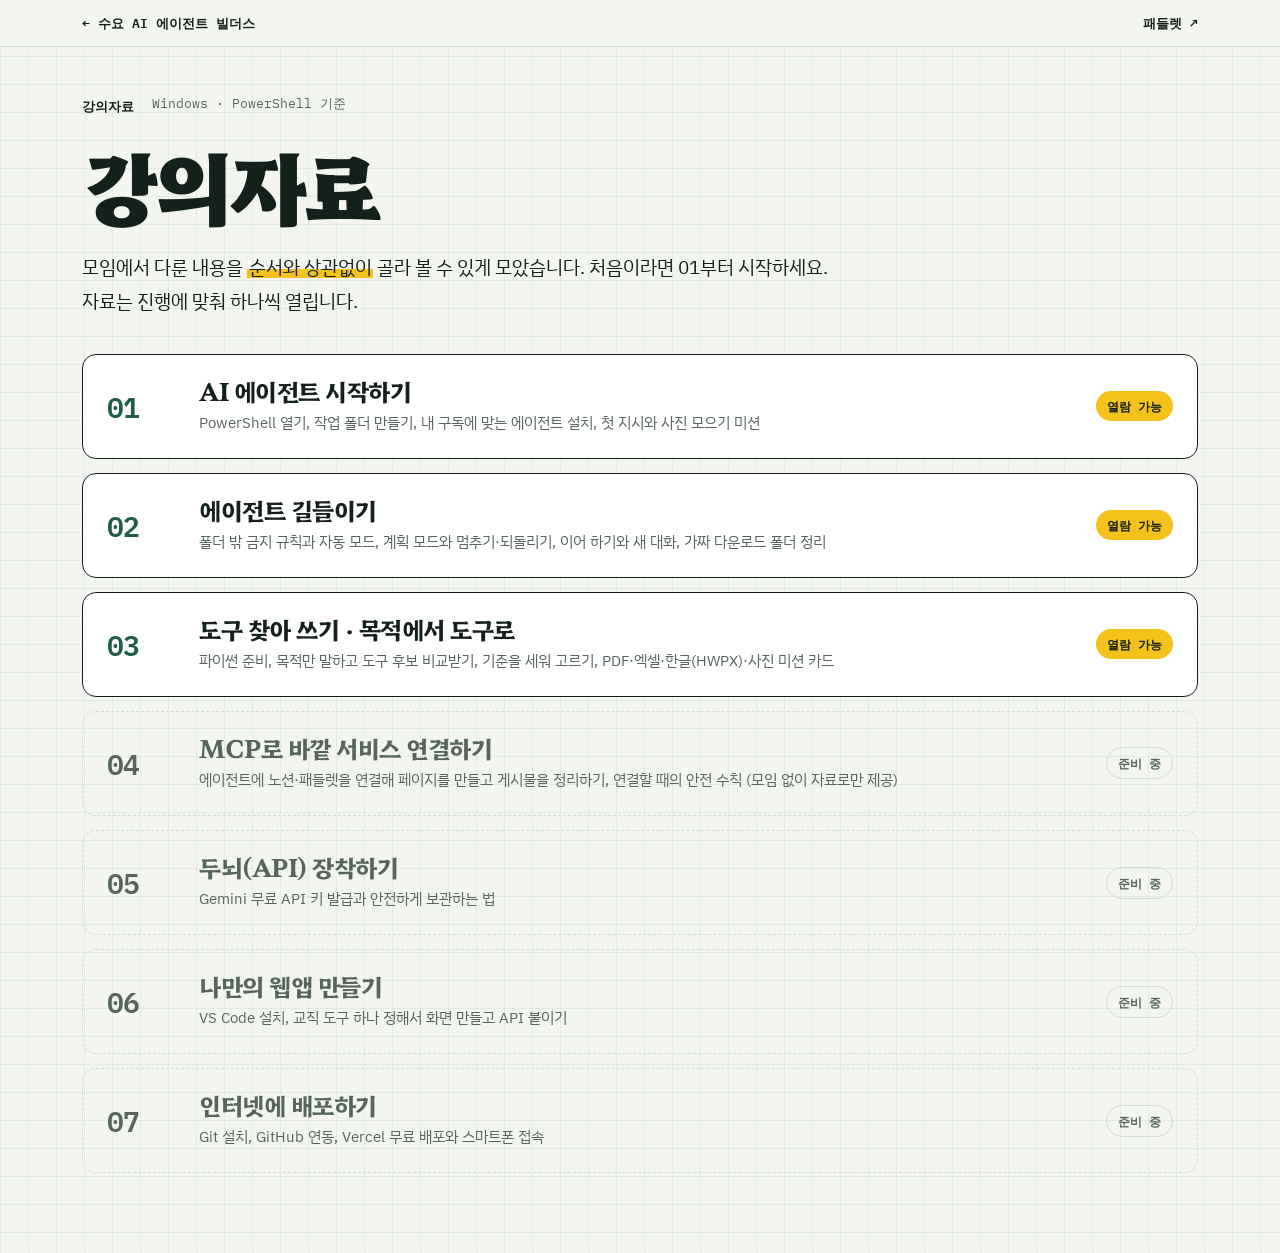
==== commit 6877514c: "Lesson 03: rebuild as 'find, choose, use tools'; course philosophy on home 03 drops the homework-ren" ====
--- a/lessons/index.html
+++ b/lessons/index.html
@@ -41,7 +41,7 @@
     </a>
     <a href="03.html">
       <span class="no">03</span>
-      <div><h2>과제 파일 정리 &amp; PDF 합치기·나누기</h2><p>파이썬 준비, 제각각인 과제 파일 이름 정리와 미제출자 명단, PDF 합치기·나누기, 더블클릭 도구 만들기</p></div>
+      <div><h2>도구 찾아 쓰기 · 목적에서 도구로</h2><p>파이썬 준비, 목적만 말하고 도구 후보 비교받기, 기준을 세워 고르기, PDF·엑셀·한글(HWPX)·사진 미션 카드</p></div>
       <span class="st">열람 가능</span>
     </a>
     <div class="item"><span class="no">04</span><div><h2>MCP로 바깥 서비스 연결하기</h2><p>에이전트에 노션·패들렛을 연결해 페이지를 만들고 게시물을 정리하기, 연결할 때의 안전 수칙 (모임 없이 자료로만 제공)</p></div><span class="st">준비 중</span></div>
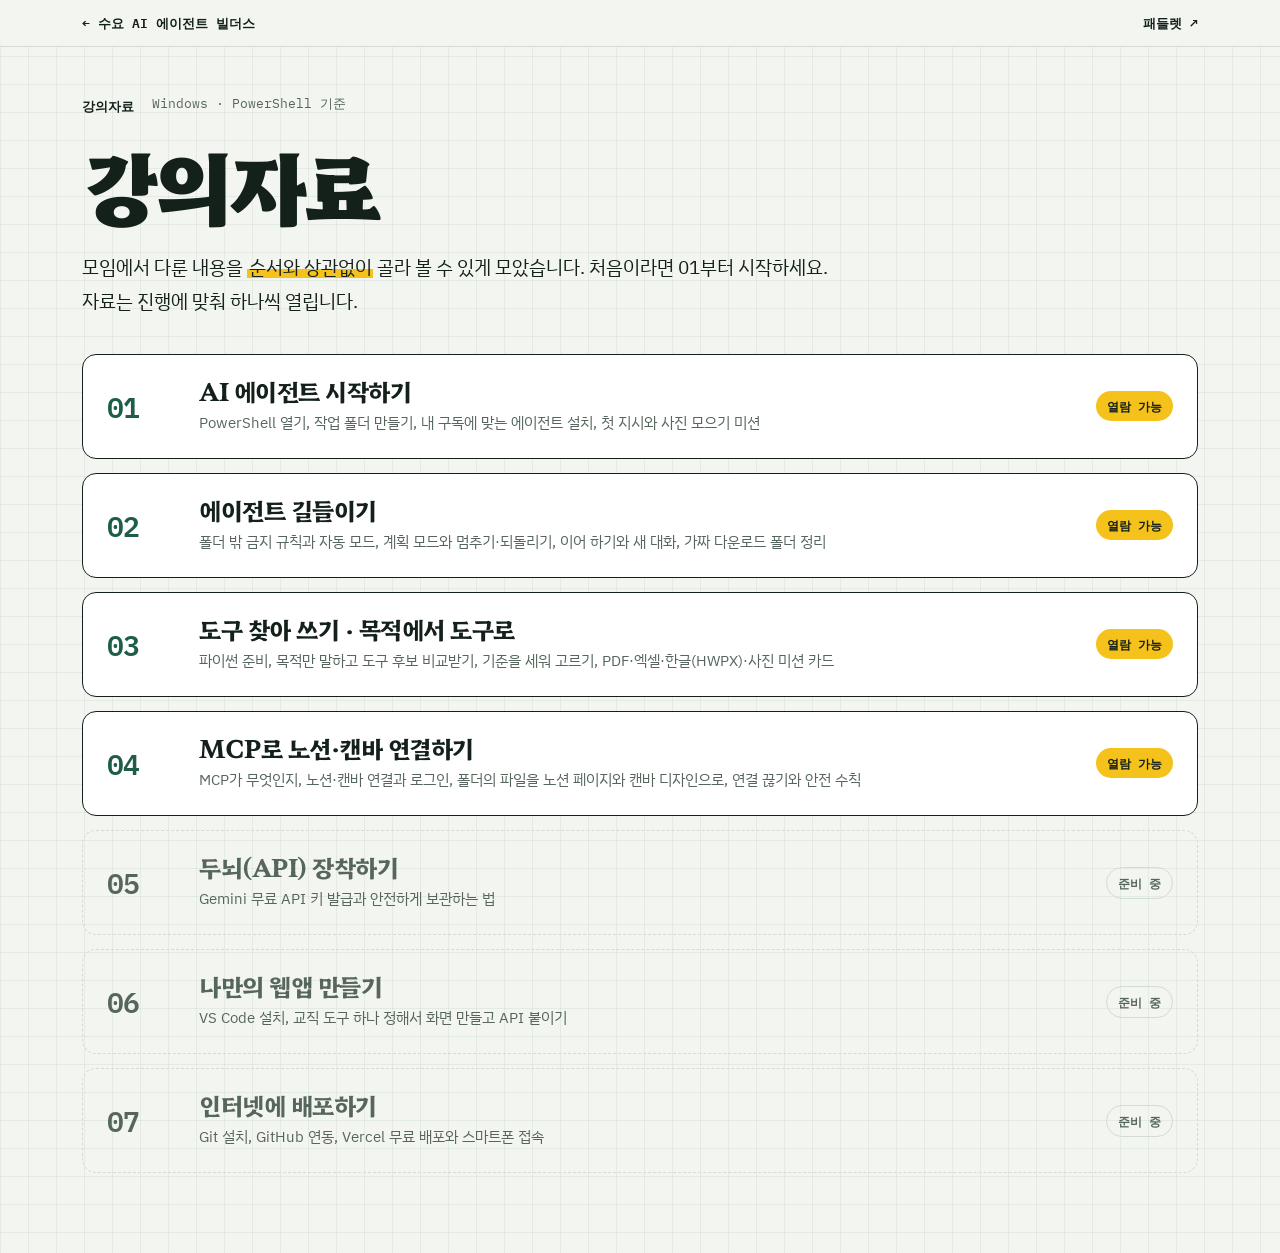
==== commit 273f77ca: "Lesson 04: MCP with Notion and Canva Explains MCP as a plug, then per-tool commands to add the offic" ====
--- a/lessons/index.html
+++ b/lessons/index.html
@@ -44,7 +44,11 @@
       <div><h2>도구 찾아 쓰기 · 목적에서 도구로</h2><p>파이썬 준비, 목적만 말하고 도구 후보 비교받기, 기준을 세워 고르기, PDF·엑셀·한글(HWPX)·사진 미션 카드</p></div>
       <span class="st">열람 가능</span>
     </a>
-    <div class="item"><span class="no">04</span><div><h2>MCP로 바깥 서비스 연결하기</h2><p>에이전트에 노션·패들렛을 연결해 페이지를 만들고 게시물을 정리하기, 연결할 때의 안전 수칙 (모임 없이 자료로만 제공)</p></div><span class="st">준비 중</span></div>
+    <a href="04.html">
+      <span class="no">04</span>
+      <div><h2>MCP로 노션·캔바 연결하기</h2><p>MCP가 무엇인지, 노션·캔바 연결과 로그인, 폴더의 파일을 노션 페이지와 캔바 디자인으로, 연결 끊기와 안전 수칙</p></div>
+      <span class="st">열람 가능</span>
+    </a>
     <div class="item"><span class="no">05</span><div><h2>두뇌(API) 장착하기</h2><p>Gemini 무료 API 키 발급과 안전하게 보관하는 법</p></div><span class="st">준비 중</span></div>
     <div class="item"><span class="no">06</span><div><h2>나만의 웹앱 만들기</h2><p>VS Code 설치, 교직 도구 하나 정해서 화면 만들고 API 붙이기</p></div><span class="st">준비 중</span></div>
     <div class="item"><span class="no">07</span><div><h2>인터넷에 배포하기</h2><p>Git 설치, GitHub 연동, Vercel 무료 배포와 스마트폰 접속</p></div><span class="st">준비 중</span></div>
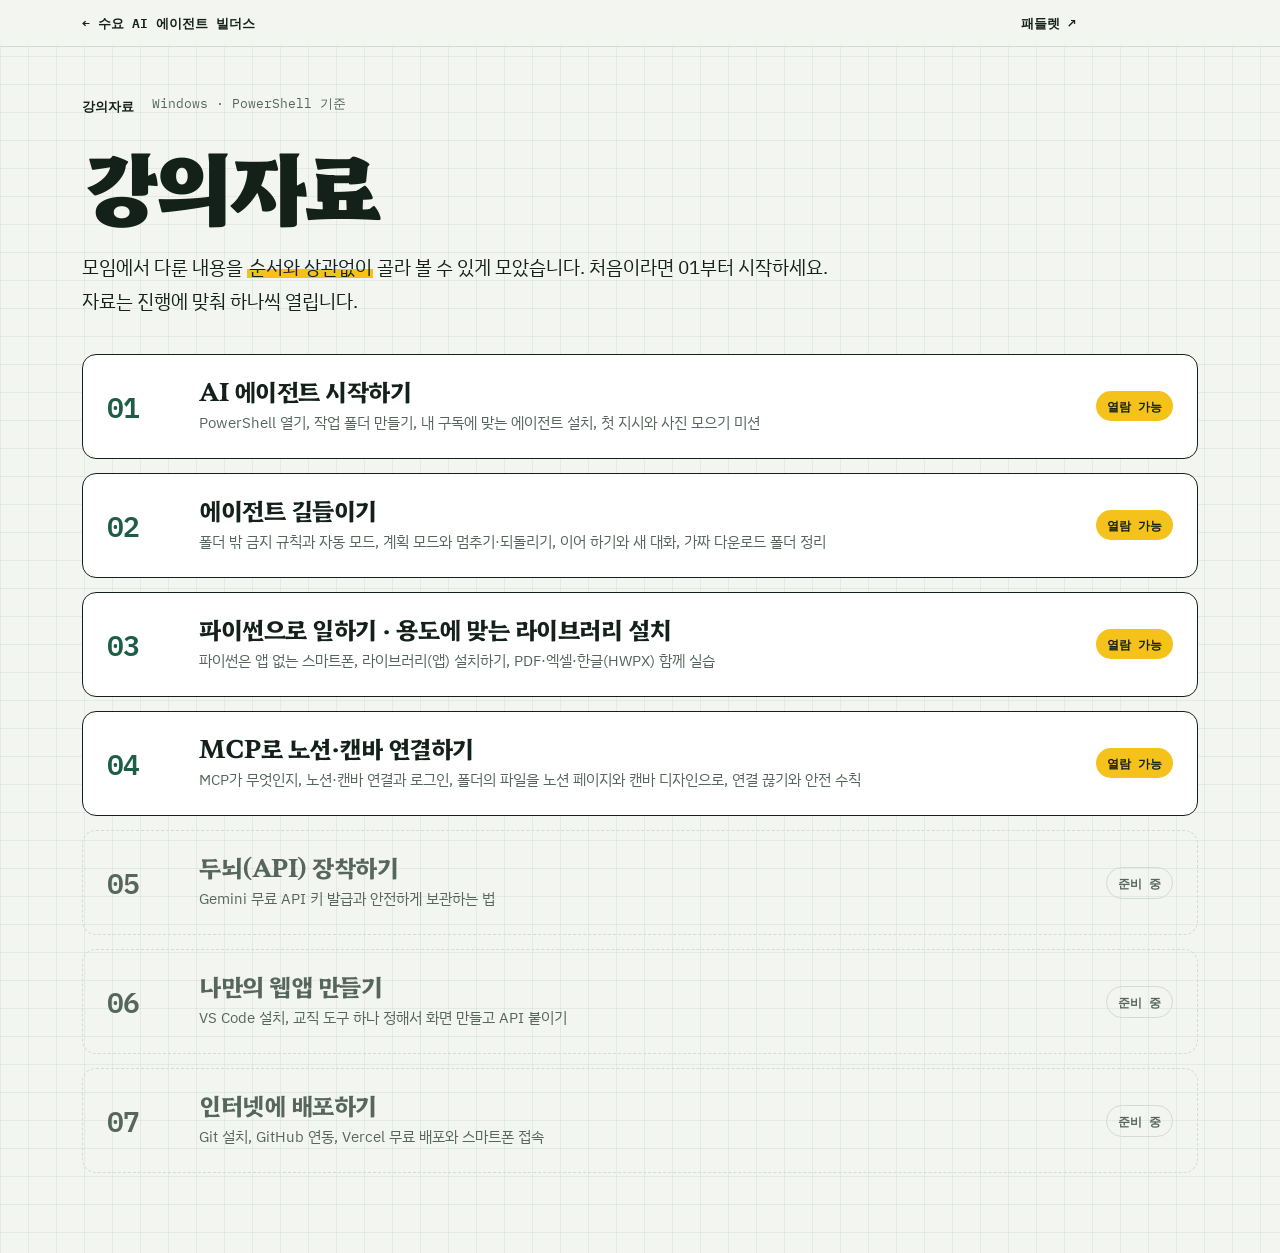
==== commit 2a8c48f8: "03: 파이썬과 라이브러리(앱) 중심으로 개편, 라이브러리 시험 결과 추가 - 03을 "파이썬으로 일하기 · 용도에 맞는 라이브러리 설치"로 개편   - 도구 찾기·고르기와 미션 " ====
--- a/lessons/index.html
+++ b/lessons/index.html
@@ -41,7 +41,7 @@
     </a>
     <a href="03.html">
       <span class="no">03</span>
-      <div><h2>도구 찾아 쓰기 · 목적에서 도구로</h2><p>파이썬 준비, 목적만 말하고 도구 후보 비교받기, 기준을 세워 고르기, PDF·엑셀·한글(HWPX)·사진 미션 카드</p></div>
+      <div><h2>파이썬으로 일하기 · 용도에 맞는 라이브러리 설치</h2><p>파이썬은 앱 없는 스마트폰, 라이브러리(앱) 설치하기, PDF·엑셀·한글(HWPX) 함께 실습</p></div>
       <span class="st">열람 가능</span>
     </a>
     <a href="04.html">
--- a/assets/lesson.css
+++ b/assets/lesson.css
@@ -356,3 +356,73 @@
 @media (min-width: 1100px) { body.chat-open { padding-right: 380px; } body.chat-open .chat-fab { right: 398px; } }
 @media (max-width: 1099px) { body.chat-open .chat-fab { display: none; } }
 @media print { .chat-fab, .chat-panel { display: none !important; } }
+
+/* ---------- 03: 파이썬 ---------- */
+.libtag { font: 600 11.5px var(--mono); padding: 3px 9px; border-radius: 99px; background: var(--accent); color: var(--accent-ink); white-space: nowrap; letter-spacing: 0; }
+
+/* 1-1 언어 */
+.langs { display: grid; grid-template-columns: repeat(auto-fit, minmax(200px, 1fr)); gap: 12px; }
+.langs > div, .uses > div { border: 1.5px solid var(--line); border-radius: 12px; background: var(--surface); padding: 16px 18px; display: grid; gap: 6px; align-content: start; min-width: 0; }
+.langs b, .uses b { font-size: 17px; }
+.langs p, .uses p { font-size: 14.5px; color: var(--muted); }
+.langs small { font: 12px var(--mono); color: var(--muted); }
+.glyph { font: 600 26px/1 var(--mono); color: var(--green); margin-bottom: 4px; }
+.langs > div.on { background: var(--board); color: var(--board-ink); border-color: var(--board); }
+.langs > div.on p { color: var(--board-ink); opacity: .85; }
+.langs > div.on small, .langs > div.on .glyph { color: var(--accent); }
+
+/* 1-2 스마트폰 = 파이썬 */
+.analogy { border: 1.5px solid var(--ink); border-radius: 14px; overflow: hidden; background: var(--surface); }
+.an-row { display: grid; grid-template-columns: minmax(0, 1fr) 44px minmax(0, 1fr); align-items: center; padding: 12px 18px; font-size: 15.5px; }
+.an-row + .an-row { border-top: 1px solid var(--line); }
+.an-row > i { font: 700 20px var(--mono); color: var(--green); text-align: center; font-style: normal; }
+.an-row > span:last-child { color: var(--ink); }
+.an-row > span:first-child { color: var(--muted); }
+.an-head { background: var(--board); color: var(--board-ink); font: 700 17px var(--display); }
+.an-head > span:first-child, .an-head > span:last-child { color: var(--board-ink); }
+.an-row.warn { background: color-mix(in srgb, var(--danger) 8%, transparent); }
+.an-row.warn > span { color: var(--danger); }
+@media (max-width: 560px) { .an-row { grid-template-columns: minmax(0, 1fr) 28px minmax(0, 1fr); padding: 10px 12px; font-size: 14px; } }
+
+/* 1-3 파이썬 앱스토어 */
+.store { display: grid; grid-template-columns: minmax(0, 1.25fr) minmax(0, 1fr); gap: 24px; align-items: start; border: 1.5px solid var(--ink); border-radius: 14px; background: var(--surface); padding: 18px; }
+.store-list { display: grid; gap: 6px; min-width: 0; }
+.app-row { display: grid; grid-template-columns: 40px minmax(0, 1fr) auto; gap: 12px; align-items: center; padding: 8px 0; border-bottom: 1px solid var(--line); }
+.app-ic { width: 40px; height: 40px; border-radius: 11px; display: grid; place-items: center; font-size: 20px; background: color-mix(in srgb, var(--green) 12%, transparent); }
+.app-txt { display: grid; min-width: 0; }
+.app-txt b { font: 600 14.5px var(--mono); overflow-wrap: anywhere; }
+.app-txt small { font-size: 13px; color: var(--muted); }
+.app-row .get { font: 600 13px var(--body); background: var(--green); color: var(--paper); border: 0; border-radius: 99px; padding: 6px 14px; cursor: pointer; white-space: nowrap; }
+.app-row .get:hover:not([disabled]) { filter: brightness(1.1); }
+.app-row .get[disabled] { background: transparent; color: var(--muted); border: 1px solid var(--line); cursor: default; }
+.store-side { display: grid; gap: 12px; justify-items: center; min-width: 0; }
+.phone { width: min(100%, 240px); aspect-ratio: 9 / 17; border: 3px solid var(--ink); border-radius: 32px; background: var(--board); color: var(--board-ink); padding: 30px 14px 14px; display: grid; grid-template-rows: auto 1fr auto; gap: 12px; position: relative; }
+.phone::before { content: ""; position: absolute; top: 11px; left: 50%; width: 56px; height: 6px; margin-left: -28px; border-radius: 99px; background: color-mix(in srgb, var(--board-ink) 30%, transparent); }
+.phone-title { font: 600 11.5px var(--mono); color: var(--board-dim); text-align: center; }
+.home { display: grid; grid-template-columns: repeat(3, minmax(0, 1fr)); gap: 14px 6px; align-content: start; }
+.home .app { display: grid; justify-items: center; gap: 4px; min-width: 0; animation: pop .5s cubic-bezier(.2, 1.6, .4, 1) both; }
+.home .app i { width: 44px; height: 44px; border-radius: 12px; background: var(--surface); display: grid; place-items: center; font-size: 22px; font-style: normal; }
+.home .app span { font: 10px var(--mono); color: var(--board-ink); max-width: 100%; overflow: hidden; text-overflow: ellipsis; white-space: nowrap; }
+.home .empty { grid-column: 1 / -1; text-align: center; color: var(--board-dim); font-size: 13.5px; padding-top: 48px; line-height: 1.6; }
+.phone-term { margin: 0; font: 10.5px/1.5 var(--mono); color: var(--board-ink); white-space: pre-wrap; overflow-wrap: anywhere; min-height: 3em; border-top: 1px solid color-mix(in srgb, var(--board-ink) 18%, transparent); padding-top: 8px; }
+.phone-term .p { color: var(--accent); }
+.phone-term .ok { color: #9BE0B8; }
+.phone-term .warn { color: #F4A08C; font-weight: 600; }
+.store-say { font-size: 14px; color: var(--muted); text-align: center; }
+.store-say b { color: var(--ink); }
+.store .sim-btns button.reset { background: var(--surface); color: var(--muted); border-color: var(--line); font-family: var(--body); }
+@media (max-width: 720px) { .store { grid-template-columns: minmax(0, 1fr); } }
+
+/* 1-4 왜 파이썬 */
+.why4 { display: grid; grid-template-columns: repeat(auto-fit, minmax(170px, 1fr)); gap: 12px; }
+.why4 > div { border-top: 3px solid var(--ink); padding-top: 12px; display: grid; gap: 8px; align-content: start; }
+.why4 .big { font: 900 40px/1 var(--display); color: var(--green); letter-spacing: -0.03em; }
+.why4 p { font-size: 14.5px; color: var(--muted); }
+.why4 p b { color: var(--ink); display: block; }
+
+/* 1-5 할 수 있는 일 */
+.uses-group { display: grid; gap: 10px; }
+.uses-group h4 { margin: 6px 0 0; font: 600 12.5px var(--mono); letter-spacing: .06em; color: var(--green); }
+.uses { display: grid; grid-template-columns: repeat(auto-fill, minmax(190px, 1fr)); gap: 12px; }
+.uses .ico { font-size: 26px; line-height: 1; }
+.uses small { font: 600 12px var(--mono); color: var(--green); overflow-wrap: anywhere; }
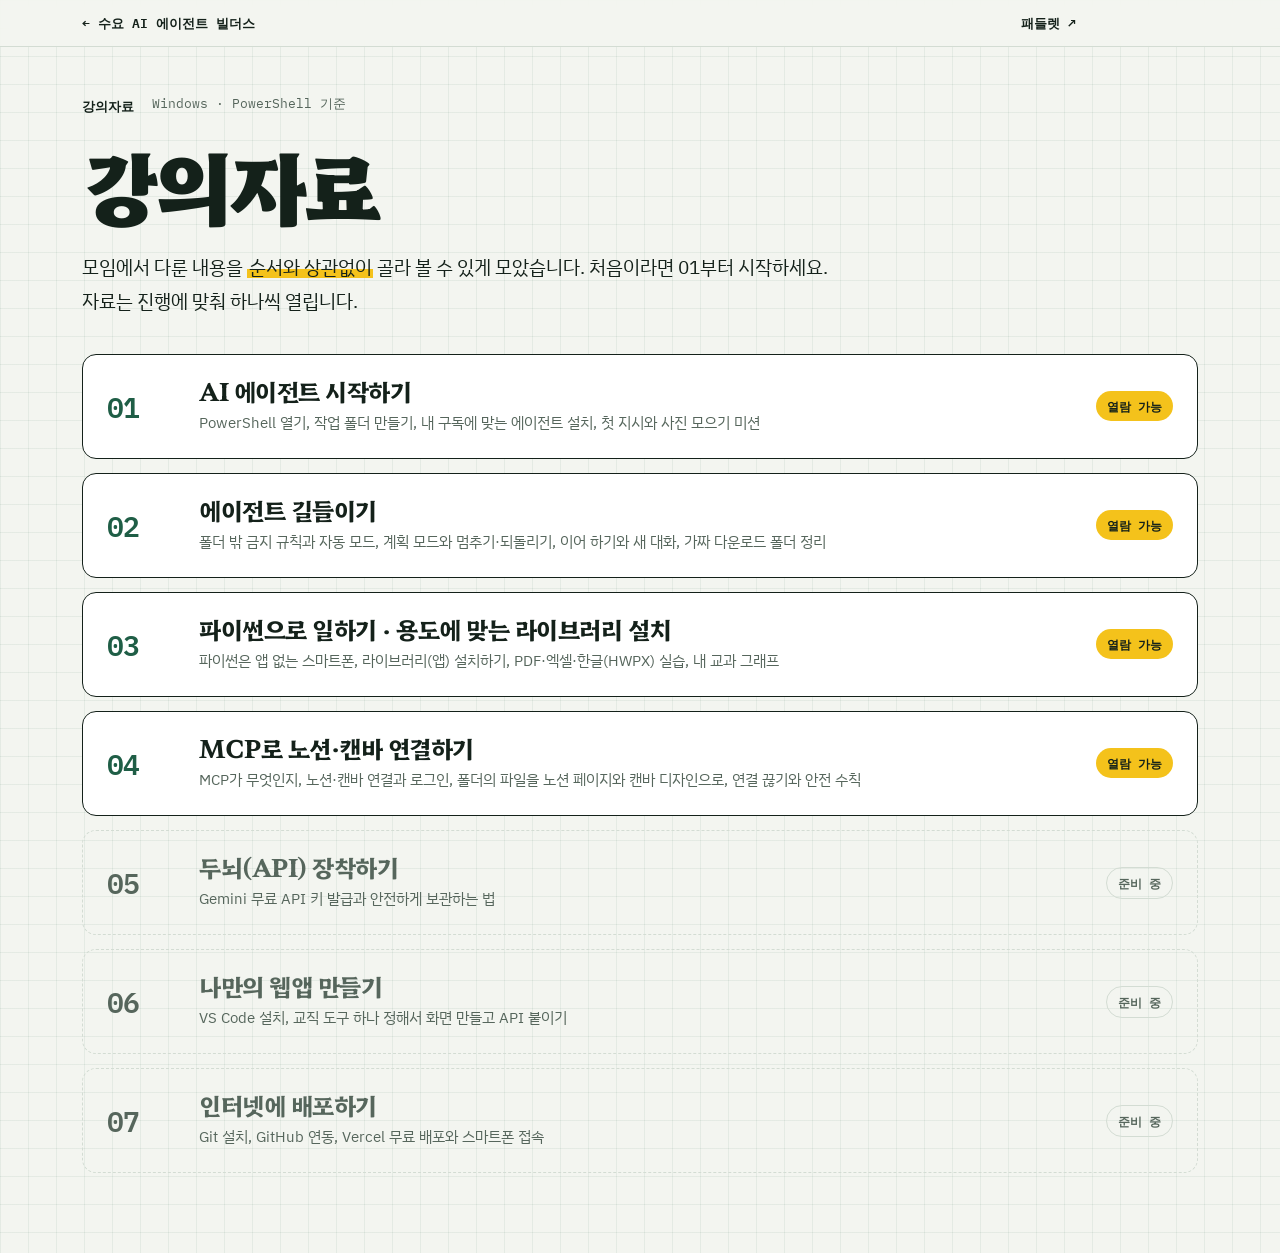
==== commit 40aff7e8: "03: 연습 자료를 에이전트와 함께 만드는 흐름으로 개편 (PDF, 엑셀, 한글 양식, 교과별 그래프 카드) - 실습 파일 내려받기 단계 삭제, 작업 폴더 만들기로 대체 - PDF" ====
--- a/lessons/index.html
+++ b/lessons/index.html
@@ -41,7 +41,7 @@
     </a>
     <a href="03.html">
       <span class="no">03</span>
-      <div><h2>파이썬으로 일하기 · 용도에 맞는 라이브러리 설치</h2><p>파이썬은 앱 없는 스마트폰, 라이브러리(앱) 설치하기, PDF·엑셀·한글(HWPX) 함께 실습</p></div>
+      <div><h2>파이썬으로 일하기 · 용도에 맞는 라이브러리 설치</h2><p>파이썬은 앱 없는 스마트폰, 라이브러리(앱) 설치하기, PDF·엑셀·한글(HWPX) 실습, 내 교과 그래프</p></div>
       <span class="st">열람 가능</span>
     </a>
     <a href="04.html">
